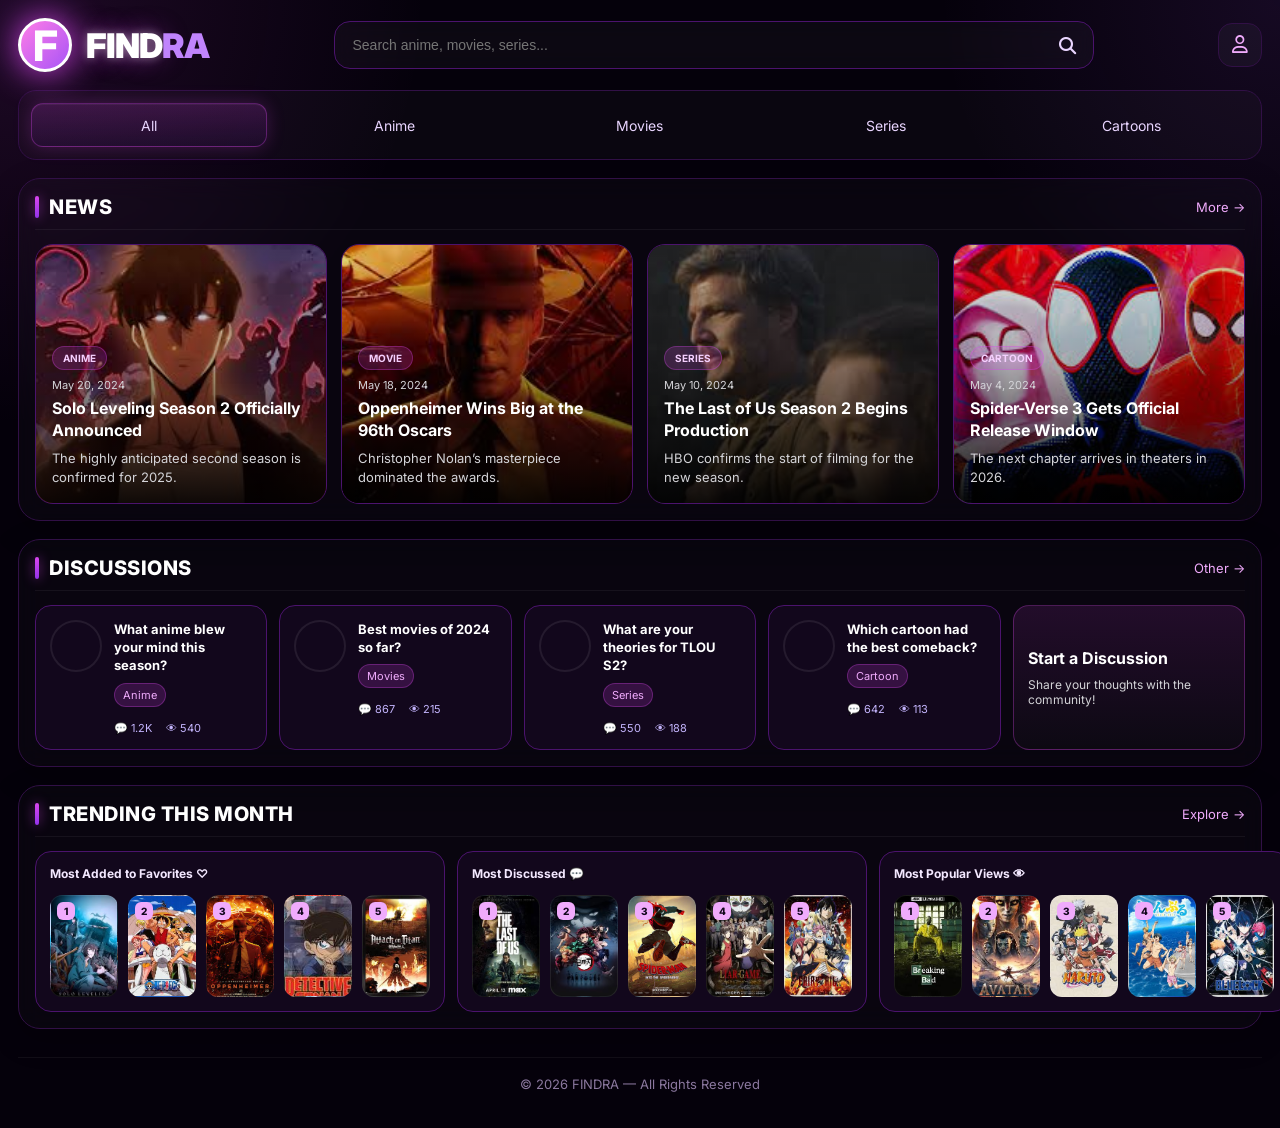
==== index.html @ 49546e3c "Update index.html" ====
<!DOCTYPE html>
<html lang="en">
<head>
<meta charset="UTF-8">
<meta name="viewport" content="width=device-width, initial-scale=1.0">
<title>FINDRA</title>
<link href="https://fonts.googleapis.com/css2?family=Inter:wght@300;400;500;600;700;800&display=swap" rel="stylesheet">
<link rel="stylesheet" href="https://cdnjs.cloudflare.com/ajax/libs/font-awesome/6.5.2/css/all.min.css">

<style>

*{
margin:0;
padding:0;
box-sizing:border-box;
}

body{
font-family:'Inter',sans-serif;
background:
radial-gradient(circle at top left, rgba(217,70,239,.12), transparent 25%),
radial-gradient(circle at top right, rgba(168,85,247,.10), transparent 20%),
#05010b;
color:white;
padding:18px;
}

.container{
max-width:1380px;
margin:auto;
}

/* HEADER */

header{
display:flex;
align-items:center;
justify-content:space-between;
gap:20px;
margin-bottom:18px;
}

.left-header{
display:flex;
align-items:center;
gap:14px;
cursor:pointer;
}

.logo-circle{
width:54px;
height:54px;
border-radius:50%;
background:linear-gradient(135deg,#ff7de7,#a855f7);
display:flex;
align-items:center;
justify-content:center;
font-size:42px;
font-weight:800;
color:white;
box-shadow:0 0 35px #d946ef;
border:3px solid white;
}
.logo-title{
font-size:34px;
font-weight:900;
letter-spacing:-1px;
}

.find{
color:white;
text-shadow:
0 0 10px rgba(255,255,255,.4),
0 0 25px rgba(217,70,239,.5);
}

.ra{
color:#c084fc;
}

/* SEARCH */

.search-bar{
flex:1;
position:relative;
max-width:760px;
}

.search-bar input{
width:100%;
height:48px;
padding:0 54px 0 18px;
background:rgba(255,255,255,.03);
border:1px solid #4b136d;
border-radius:16px;
color:white;
font-size:14px;
outline:none;
backdrop-filter:blur(10px);
transition:.2s;
}

.search-bar input:focus{
border-color:#d946ef;
box-shadow:0 0 18px rgba(217,70,239,.25);
}

.search-bar i{
position:absolute;
right:18px;
top:50%;
transform:translateY(-50%);
font-size:17px;
color:#e9d5ff;
}

/* HEADER ICONS */

.header-icons{
display:flex;
gap:14px;
}

.header-icons i{
width:44px;
height:44px;
display:flex;
align-items:center;
justify-content:center;
border-radius:14px;
background:rgba(255,255,255,.03);
border:1px solid #311046;
font-size:18px;
color:#f0abfc;
cursor:pointer;
transition:.2s;
}

.header-icons i:hover{
transform:translateY(-2px);
border-color:#d946ef;
box-shadow:0 0 18px rgba(217,70,239,.25);
}

/* CATEGORIES */

.categories{
display:grid;
grid-template-columns:repeat(5,1fr);
gap:10px;
background:rgba(255,255,255,.02);
border:1px solid #311046;
border-radius:18px;
padding:12px;
}

.category{
display:flex;
align-items:center;
justify-content:center;
gap:8px;
height:44px;
font-size:14px;
cursor:pointer;
color:#e9d5ff;
border-radius:12px;
transition:.22s;

background:transparent;
border:1px solid transparent;
}

.category:hover{
transform:translateY(-2px);

background:
linear-gradient(
180deg,
rgba(217,70,239,.15),
rgba(147,51,234,.08)
);

border:1px solid rgba(217,70,239,.28);

box-shadow:
0 0 16px rgba(217,70,239,.18),
inset 0 1px 0 rgba(255,255,255,.05);
}
.category.active{
background:
linear-gradient(
180deg,
rgba(217,70,239,.18),
rgba(147,51,234,.08)
);

border:1px solid rgba(217,70,239,.32);

box-shadow:
0 0 18px rgba(217,70,239,.22),
inset 0 1px 0 rgba(255,255,255,.05);
}

/* NEWS */

.news-card{
position:relative;
height:260px;
overflow:hidden;
border-radius:18px;
border:1px solid #4b136d;
background:#12071c;
}

.news-image{
position:absolute;
inset:0;
background-size:cover;
background-position:center;
transform:scale(1.05);
}

.news-overlay{
position:absolute;
inset:0;
background:
linear-gradient(
180deg,
rgba(0,0,0,.1) 0%,
rgba(0,0,0,.3) 45%,
rgba(0,0,0,.92) 100%
);
}

.news-content{
position:absolute;
left:0;
right:0;
bottom:0;
z-index:2;
padding:16px;
}

.news-content h3{
font-size:16px;
line-height:1.35;
margin-bottom:8px;
}

.news-content p{
font-size:13px;
color:#d4d4d8;
line-height:1.45;
}

/* DISCUSSIONS */

.discussion-top{
display:flex;
align-items:flex-start;
gap:12px;
}

.discussion-category{
display:inline-block;
font-size:11px;
padding:4px 8px;
border-radius:999px;
background:rgba(217,70,239,.18);
border:1px solid rgba(217,70,239,.3);
color:#f0abfc;
margin-bottom:8px;
}

.discussion-stats{
margin-top:6px;
font-size:11px;
display:flex;
gap:14px;
color:#c4b5fd;
}

/* TRENDING */

.poster{
position:relative;
width:68px;
height:102px;
border-radius:12px;
overflow:hidden;
background-size:cover;
background-position:center;
border:1px solid rgba(255,255,255,.08);
}

.poster span{
position:absolute;
top:6px;
left:6px;
width:18px;
height:18px;
border-radius:6px;
background:#f0abfc;
color:#12071c;
display:flex;
align-items:center;
justify-content:center;
font-size:10px;
font-weight:800;
}

/* FOOTER */

.footer{
margin-top:28px;
padding:18px 10px;
text-align:center;
font-size:13px;
color:#8b789f;
border-top:1px solid rgba(255,255,255,.05);
}

/* SECTIONS */

.section{
background:rgba(255,255,255,.02);
border:1px solid #311046;
border-radius:22px;
padding:16px;
margin-top:18px;
backdrop-filter:blur(14px);
box-shadow:0 10px 30px rgba(0,0,0,.25);
}

.section-header{
display:flex;
justify-content:space-between;
align-items:center;
margin-bottom:14px;
padding-bottom:10px;
border-bottom:1px solid rgba(255,255,255,.05);
}

.section-title{
font-size:20px;
font-weight:800;
position:relative;
padding-left:14px;
letter-spacing:.5px;
}

.section-title::before{
content:'';
position:absolute;
left:0;
top:1px;
width:4px;
height:22px;
border-radius:20px;
background:linear-gradient(180deg,#d946ef,#9333ea);
box-shadow:0 0 12px rgba(217,70,239,.6);
}

.more{
font-size:13px;
color:#f0abfc;
cursor:pointer;
}

/* NEWS GRID */

.news-grid{
display:grid;
grid-template-columns:repeat(4,1fr);
gap:14px;
}

.badge{
font-size:10px;
font-weight:700;
background:rgba(217,70,239,.18);
border:1px solid rgba(217,70,239,.3);
padding:5px 10px;
border-radius:999px;
display:inline-block;
margin-bottom:8px;
color:#f5d0fe;
}

.news-content span{
font-size:11px;
color:#d4d4d8;
display:block;
margin-bottom:6px;
}

/* DISCUSSIONS */

.discussion-row{
display:grid;
grid-template-columns:repeat(5,1fr);
gap:12px;
}

.discussion-card{
background:#12071c;
border-radius:16px;
border:1px solid #4b136d;
padding:14px;
cursor:pointer;
transition:.2s;
}

.discussion-card:hover{
transform:translateY(-3px);
border-color:#d946ef;
}

.avatar{
width:52px;
height:52px;
border-radius:50%;
background:linear-gradient(135deg,#9333ea,#ec4899);
flex-shrink:0;
border:2px solid rgba(255,255,255,.08);
}

.discussion-card h4{
font-size:13px;
margin-bottom:8px;
line-height:1.4;
}

/* START DISCUSSION */

.start-discussion{
display:flex;
flex-direction:column;
justify-content:center;
align-items:flex-start;
background:
linear-gradient(
180deg,
rgba(217,70,239,.12),
rgba(255,255,255,.02)
);
border:1px solid rgba(217,70,239,.3);
}

.start-discussion h4{
font-size:16px;
margin-bottom:8px;
}

.start-discussion p{
font-size:12px;
color:#d4d4d8;
}

/* TRENDING */

.trending-grid{
display:grid;
grid-template-columns:repeat(3,1fr);
gap:12px;
}

.trending-box{
background:#12071c;
border-radius:16px;
border:1px solid #4b136d;
padding:14px;
}

.trending-box h3{
font-size:12px;
margin-bottom:14px;
color:#f3e8ff;
}

.poster-row{
display:flex;
gap:10px;
}
/* RESPONSIVE */

@media(max-width:1100px){

.news-grid{
grid-template-columns:repeat(2,1fr);
}

.discussion-row{
grid-template-columns:repeat(2,1fr);
}

.trending-grid{
grid-template-columns:1fr;
}

}

@media(max-width:700px){

header{
flex-wrap:wrap;
}


.categories{
grid-template-columns:repeat(2,1fr);
}

.news-grid,
.discussion-row,
.trending-grid{
grid-template-columns:1fr;
}

.logo-title{
font-size:28px;
}

}
.search-results{
position:absolute;
top:54px;
left:0;
width:100%;
background:#0b0612;
border:1px solid #3f145e;
border-radius:18px;
overflow:hidden;
display:none;
z-index:1000;
box-shadow:0 0 30px rgba(217,70,239,0.25);
}

.search-item{
display:flex;
align-items:center;
gap:14px;
padding:12px;
cursor:pointer;
transition:0.3s;
border-bottom:1px solid #241031;
}

.search-item:hover{
background:#1a0d26;
}
.search-item img{
width:52px;
height:74px;
object-fit:cover;
border-radius:10px;
}

.search-info h4{
font-size:14px;
margin-bottom:6px;
}

.search-info p{
font-size:12px;
color:#c4b5fd;
}

</style>
</head>

<body>

<div class="container">

<header>
<div class="left-header" id="homeBtn">
<div class="logo-circle">F</div>
<div class="logo-title"><span class="find">FIND</span><span class="ra">RA</span></div>
</div>

<div class="search-bar">
<input id="searchInput" type="text" placeholder="Search anime, movies, series...">
<i class="fa-solid fa-magnifying-glass"></i>

<div class="search-results" id="searchResults"></div>
</div>



<div class="header-icons">
<i class="fa-regular fa-user" id="profileBtn"></i>
</div>
</header>

<div class="categories">

<div class="category active" onclick="filterCategory('all', this)">
All
</div>

<div class="category" onclick="filterCategory('anime', this)">
Anime
</div>

<div class="category" onclick="filterCategory('movie', this)">
Movies
</div>

<div class="category" onclick="filterCategory('series', this)">
Series
</div>

<div class="category" onclick="filterCategory('cartoon', this)">
Cartoons
</div>

</div>
<!-- NEWS -->
<section class="section">
<div class="section-header">
<div class="section-title">NEWS</div>
<div class="more" onclick="openMore()">More →</div>
</div>

<div class="news-grid" id="newsGrid">

<div class="news-card anime" onclick="openNews('solo-leveling-season2')">
<div class="news-image" style="background-image:url('sololeveling.jpg')"></div>

<div class="news-overlay"></div>

<div class="news-content">
<div class="badge">ANIME</div>
<span>May 20, 2024</span>
<h3>Solo Leveling Season 2 Officially Announced</h3>
<p>The highly anticipated second season is confirmed for 2025.</p>
</div>
</div>

<div class="news-card movie" onclick="openNews('oppenheimer-oscars')">
<div class="news-image" style="background-image:url('oppenheimer.jpg')"></div>

<div class="news-overlay"></div>

<div class="news-content">
<div class="badge">MOVIE</div>
<span>May 18, 2024</span>
<h3>Oppenheimer Wins Big at the 96th Oscars</h3>
<p>Christopher Nolan’s masterpiece dominated the awards.</p>
</div>
</div>

<div class="news-card series" onclick="openNews('last-of-us-season2')">
<div class="news-image" style="background-image:url('thelastofus.jpg')"></div>

<div class="news-overlay"></div>

<div class="news-content">
<div class="badge">SERIES</div>
<span>May 10, 2024</span>
<h3>The Last of Us Season 2 Begins Production</h3>
<p>HBO confirms the start of filming for the new season.</p>
</div>
</div>

<div class="news-card cartoon" onclick="openNews('spiderverse-release')">
<div class="news-image" style="background-image:url('spiderverse.jpg')"></div>

<div class="news-overlay"></div>

<div class="news-content">
<div class="badge">CARTOON</div>
<span>May 4, 2024</span>
<h3>Spider-Verse 3 Gets Official Release Window</h3>
<p>The next chapter arrives in theaters in 2026.</p>
</div>
</div>

</div>
</section>


<!-- DISCUSSIONS -->
<section class="section">
<div class="section-header">
<div class="section-title">DISCUSSIONS</div>
<div class="more" onclick="openOther()">Other →</div>
</div>

<div class="discussion-row">

<div class="discussion-card" onclick="openDiscussion('anime-discussion')">
<div class="discussion-top">
<div class="avatar" style="background-image:url('https://i.pravatar.cc/100?img=32');background-size:cover"></div>

<div>
<h4>What anime blew your mind this season?</h4>
<div class="discussion-category">Anime</div>

<div class="discussion-stats">
<span>💬 1.2K</span>
<span>👁 540</span>
</div>
</div>
</div>
</div>

<div class="discussion-card" onclick="openDiscussion('movies-discussion')">
<div class="discussion-top">
<div class="avatar" style="background-image:url('https://i.pravatar.cc/100?img=12');background-size:cover"></div>

<div>
<h4>Best movies of 2024 so far?</h4>
<div class="discussion-category">Movies</div>

<div class="discussion-stats">
<span>💬 867</span>
<span>👁 215</span>
</div>
</div>
</div>
</div>

<div class="discussion-card" onclick="openDiscussion('series-discussion')">
<div class="discussion-top">
<div class="avatar" style="background-image:url('https://i.pravatar.cc/100?img=22');background-size:cover"></div>

<div>
<h4>What are your theories for TLOU S2?</h4>
<div class="discussion-category">Series</div>

<div class="discussion-stats">
<span>💬 550</span>
<span>👁 188</span>
</div>
</div>
</div>
</div>

<div class="discussion-card" onclick="openDiscussion('cartoon-discussion')">
<div class="discussion-top">
<div class="avatar" style="background-image:url('https://i.pravatar.cc/100?img=5');background-size:cover"></div>

<div>
<h4>Which cartoon had the best comeback?</h4>
<div class="discussion-category">Cartoon</div>

<div class="discussion-stats">
<span>💬 642</span>
<span>👁 113</span>
</div>
</div>
</div>
</div>

<div class="discussion-card start-discussion" onclick="startDiscussion()">
<h4>Start a Discussion</h4>
<p>Share your thoughts with the community!</p>
</div>

</div>
</section>


<!-- TRENDING -->
<section class="section">
<div class="section-header">
<div class="section-title">TRENDING THIS MONTH</div>
<div class="more" onclick="openExplore()">Explore →</div>
</div>

<div class="trending-grid">

<div class="trending-box">
<h3>Most Added to Favorites ♡</h3>

<div class="poster-row">
<div class="poster" style="background-image:url('sololeveling poster.jpg')"><span>1</span></div>

<div class="poster" style="background-image:url('onepeace poster.jpg')"><span>2</span></div>

<div class="poster" style="background-image:url('oppenheimer poster.jpg')"><span>3</span></div>

<div class="poster" style="background-image:url('detectiveconan poster.jpg')"><span>4</span></div>

<div class="poster" style="background-image:url('attackontitan poster.jpg')"><span>5</span></div>
</div>
</div>


<div class="trending-box">
<h3>Most Discussed 💬</h3>

<div class="poster-row">
<div class="poster" style="background-image:url('thelastofus poster.jpg')"><span>1</span></div>

<div class="poster" style="background-image:url('demonslayer poster.jpg')"><span>2</span></div>

<div class="poster" style="background-image:url('spiderverse poster.jpg')"><span>3</span></div>

<div class="poster" style="background-image:url('liargame poster.jpg')"><span>4</span></div>

<div class="poster" style="background-image:url('fairytail poster.jpg')"><span>5</span></div>
</div>
</div>


<div class="trending-box">
<h3>Most Popular Views 👁</h3>

<div class="poster-row">
<div class="poster" style="background-image:url('breakingbad poster.jpg')"><span>1</span></div>

<div class="poster" style="background-image:url('avatar 3 poster.jpg')"><span>2</span></div>

<div class="poster" style="background-image:url('naruto poster.jpg')"><span>3</span></div>

<div class="poster" style="background-image:url('grandblue poster.jpg')"><span>4</span></div>

<div class="poster" style="background-image:url('bluelock poster.jpg')"><span>5</span></div>
</div>
</section>


</div>
<div class="footer">
© 2026 FINDRA — All Rights Reserved
</div>

<script>



// PROFILE PAGE
document.getElementById('profileBtn').addEventListener('click',()=>{

const user =
localStorage.getItem('findraUser');

if(user){
window.location.href='profile.html';
}else{
window.location.href='login.html';
}

});

// HOME CLICK
document.getElementById('homeBtn').addEventListener('click',()=>{
window.location.href = 'index.html';
});

// OPEN NEWS / DISCUSSION FUNCTION
function openPage(page){
window.location.href = page + '.html';
}

function openNews(news){
window.location.href='news-details.html?news='+news;
}



function openExplore(){
window.location.href='trending.html';
}

function openMore(){
window.location.href='news.html';
}

function openOther(){
window.location.href='discussions.html';
}

function startDiscussion(){
window.location.href='create-discussion.html';
}

function filterCategory(category, element){

const cards = document.querySelectorAll('.news-card');

cards.forEach(card=>{

if(category === 'all'){
card.style.display = 'block';
}
else if(card.classList.contains(category)){
card.style.display = 'block';
}
else{
card.style.display = 'none';
}

});

/* ACTIVE BUTTON */

document.querySelectorAll('.category').forEach(btn=>{
btn.classList.remove('active');
});

element.classList.add('active');

}
</script>
<script>
const titles=[
{
name:'Solo Leveling',
category:'Anime',
image:'sololeveling poster.jpg',
page:'solo-leveling'
},
{
name:'One-Piece',
category:'Anime',
image:'onepeace poster.jpg',
page:'one piece'
},
{
name:'Oppenheimer',
category:'Movie',
image:'oppenheimer poster.jpg',
page:'oppenheimer'
},
{
name:'Breaking Bad',
category:'Series',
image:'breaking bad poster.jpg',
page:'breaking-bad'
},
{
name:'Spider-Verse',
category:'Movie',
image:'spiderverse.jpg',
page:'spider-verse'
},
{
name:'Naruto',
category:'Anime',
image:'naruto poster.jpg',
page:'naruto'
},
{
name:'Avatar 3',
category:'Movie',
image:'avatar 3 poster.jpg',
page:'avatar-3'
},
{
name:'The Last of Us',
category:'Series',
image:'thelastofus poster.jpg',
page:'the-last-of-us'
},
{
name:'Detective Conan',
category:'Anime',
image:'detectiveconan poster.jpg',
page:'detective-conan'
},
{
name:'Attack on Titan',
category:'Anime',
image:'attackontitan poster.jpg',
page:'attack-on-titan'
},
{
name:'Fairy Tail',
category:'Anime',
image:'fairytail poster.jpg',
page:'fairy-tail'
},
{
name:'Grand Blue',
category:'Anime',
image:'grandblue poster.jpg',
page:'grand-blue'
},
{
name:'Blue Lock',
category:'Anime',
image:'bluelock poster.jpg',
page:'blue-lock'
},
{
name:'Liar Game',
category:'Anime',
image:'liargame poster.jpg',
page:'liar-game'
}
];

const input=document.querySelector('.search-bar input');
const results=document.getElementById('searchResults');

input.addEventListener('input',()=>{
const value=input.value.toLowerCase().trim();

if(value===''){
results.style.display='none';
return;
}
const filtered=titles.filter(title=>
title.name.toLowerCase().includes(value)
);

if(filtered.length===0){
results.innerHTML=`
<div class="search-item">
<div class="search-info">
<h4>Nothing found</h4>
<p>Try another title</p>
</div>
</div>
`;
results.style.display='block';
return;
}

results.innerHTML='';

filtered.forEach(title=>{
results.innerHTML+=`
<div class="search-item" onclick="openTitle('${title.page}')">
<img src="${title.image}">
<div class="search-info">
<h4>${title.name}</h4>
<p>${title.category}</p>
</div>
</div>
`;
});
results.style.display='block';
});

function openTitle(page){
window.location.href='title.html?name='+page;
}

window.addEventListener('click',(e)=>{
if(!e.target.closest('.search-bar') && !e.target.closest('.search-results')){
results.style.display='none';
}
});
</script>

</body>
</html>
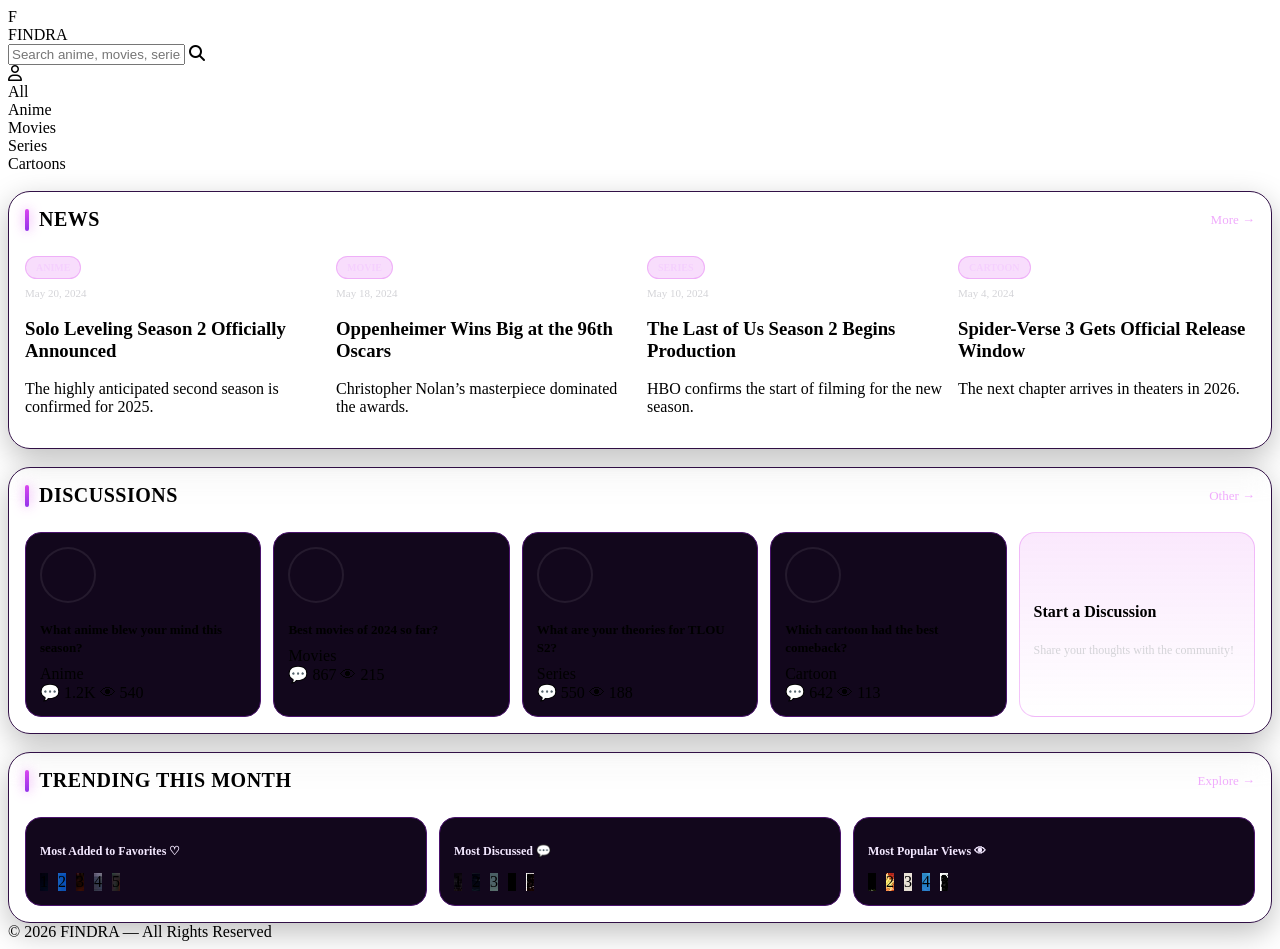
==== commit af1f9528: "Update index.html" ====
--- a/index.html
+++ b/index.html
@@ -9,306 +9,14 @@
 
 <style>
 
-*{
-margin:0;
-padding:0;
-box-sizing:border-box;
-}
-
-body{
-font-family:'Inter',sans-serif;
-background:
-radial-gradient(circle at top left, rgba(217,70,239,.12), transparent 25%),
-radial-gradient(circle at top right, rgba(168,85,247,.10), transparent 20%),
-#05010b;
-color:white;
-padding:18px;
-}
-
-.container{
-max-width:1380px;
-margin:auto;
-}
-
-/* HEADER */
-
-header{
-display:flex;
-align-items:center;
-justify-content:space-between;
-gap:20px;
-margin-bottom:18px;
-}
-
-.left-header{
-display:flex;
-align-items:center;
-gap:14px;
-cursor:pointer;
-}
-
-.logo-circle{
-width:54px;
-height:54px;
-border-radius:50%;
-background:linear-gradient(135deg,#ff7de7,#a855f7);
-display:flex;
-align-items:center;
-justify-content:center;
-font-size:42px;
-font-weight:800;
-color:white;
-box-shadow:0 0 35px #d946ef;
-border:3px solid white;
-}
-.logo-title{
-font-size:34px;
-font-weight:900;
-letter-spacing:-1px;
-}
-
-.find{
-color:white;
-text-shadow:
-0 0 10px rgba(255,255,255,.4),
-0 0 25px rgba(217,70,239,.5);
-}
-
-.ra{
-color:#c084fc;
-}
-
-/* SEARCH */
-
-.search-bar{
-flex:1;
-position:relative;
-max-width:760px;
-}
-
-.search-bar input{
-width:100%;
-height:48px;
-padding:0 54px 0 18px;
-background:rgba(255,255,255,.03);
-border:1px solid #4b136d;
-border-radius:16px;
-color:white;
-font-size:14px;
-outline:none;
-backdrop-filter:blur(10px);
-transition:.2s;
-}
-
-.search-bar input:focus{
-border-color:#d946ef;
-box-shadow:0 0 18px rgba(217,70,239,.25);
-}
-
-.search-bar i{
-position:absolute;
-right:18px;
-top:50%;
-transform:translateY(-50%);
-font-size:17px;
-color:#e9d5ff;
-}
-
-/* HEADER ICONS */
-
-.header-icons{
-display:flex;
-gap:14px;
-}
-
-.header-icons i{
-width:44px;
-height:44px;
-display:flex;
-align-items:center;
-justify-content:center;
-border-radius:14px;
-background:rgba(255,255,255,.03);
-border:1px solid #311046;
-font-size:18px;
-color:#f0abfc;
-cursor:pointer;
-transition:.2s;
-}
-
-.header-icons i:hover{
-transform:translateY(-2px);
-border-color:#d946ef;
-box-shadow:0 0 18px rgba(217,70,239,.25);
-}
-
-/* CATEGORIES */
-
-.categories{
-display:grid;
-grid-template-columns:repeat(5,1fr);
-gap:10px;
-background:rgba(255,255,255,.02);
-border:1px solid #311046;
-border-radius:18px;
-padding:12px;
-}
-
-.category{
-display:flex;
-align-items:center;
-justify-content:center;
-gap:8px;
-height:44px;
-font-size:14px;
-cursor:pointer;
-color:#e9d5ff;
-border-radius:12px;
-transition:.22s;
-
-background:transparent;
-border:1px solid transparent;
-}
-
-.category:hover{
-transform:translateY(-2px);
-
-background:
-linear-gradient(
-180deg,
-rgba(217,70,239,.15),
-rgba(147,51,234,.08)
-);
-
-border:1px solid rgba(217,70,239,.28);
-
-box-shadow:
-0 0 16px rgba(217,70,239,.18),
-inset 0 1px 0 rgba(255,255,255,.05);
-}
-.category.active{
-background:
-linear-gradient(
-180deg,
-rgba(217,70,239,.18),
-rgba(147,51,234,.08)
-);
-
-border:1px solid rgba(217,70,239,.32);
-
-box-shadow:
-0 0 18px rgba(217,70,239,.22),
-inset 0 1px 0 rgba(255,255,255,.05);
-}
-
-/* NEWS */
-
-.news-card{
-position:relative;
-height:260px;
-overflow:hidden;
-border-radius:18px;
-border:1px solid #4b136d;
-background:#12071c;
-}
-
-.news-image{
-position:absolute;
-inset:0;
-background-size:cover;
-background-position:center;
-transform:scale(1.05);
-}
-
-.news-overlay{
-position:absolute;
-inset:0;
-background:
-linear-gradient(
-180deg,
-rgba(0,0,0,.1) 0%,
-rgba(0,0,0,.3) 45%,
-rgba(0,0,0,.92) 100%
-);
-}
-
-.news-content{
-position:absolute;
-left:0;
-right:0;
-bottom:0;
-z-index:2;
-padding:16px;
-}
-
-.news-content h3{
-font-size:16px;
-line-height:1.35;
-margin-bottom:8px;
-}
-
-.news-content p{
-font-size:13px;
-color:#d4d4d8;
-line-height:1.45;
-}
-
-/* DISCUSSIONS */
-
-.discussion-top{
-display:flex;
-align-items:flex-start;
-gap:12px;
-}
-
-.discussion-category{
-display:inline-block;
-font-size:11px;
-padding:4px 8px;
-border-radius:999px;
-background:rgba(217,70,239,.18);
-border:1px solid rgba(217,70,239,.3);
-color:#f0abfc;
-margin-bottom:8px;
-}
-
-.discussion-stats{
-margin-top:6px;
-font-size:11px;
-display:flex;
-gap:14px;
-color:#c4b5fd;
-}
-
-/* TRENDING */
-
-.poster{
-position:relative;
-width:68px;
-height:102px;
-border-radius:12px;
-overflow:hidden;
-background-size:cover;
-background-position:center;
-border:1px solid rgba(255,255,255,.08);
-}
-
-.poster span{
-position:absolute;
-top:6px;
-left:6px;
-width:18px;
-height:18px;
-border-radius:6px;
-background:#f0abfc;
-color:#12071c;
-display:flex;
-align-items:center;
-justify-content:center;
-font-size:10px;
-font-weight:800;
-}
-
+<link rel="stylesheet" href="css/style.css">
+<link rel="stylesheet" href="css/header.css">
+<link rel="stylesheet" href="css/DISCUSSION.css">
+<link rel="stylesheet" href="css/NEWS.css">
+<link rel="stylesheet" href="css/search.css">
+<link rel="stylesheet" href="css/CATEGORIES.css">
+<link rel="stylesheet" href="css/TRENDING.css">
+<link rel="stylesheet" href="css/HEADER ICONS.css">
 /* FOOTER */
 
 .footer{
@@ -690,7 +398,7 @@
 
 <div class="discussion-row">
 
-<div class="discussion-card" onclick="openDiscussion('anime-discussion')">
+<div class="discussion-card" onclick="openPagen('anime-discussion')">
 <div class="discussion-top">
 <div class="avatar" style="background-image:url('https://i.pravatar.cc/100?img=32');background-size:cover"></div>
 
@@ -706,7 +414,7 @@
 </div>
 </div>
 
-<div class="discussion-card" onclick="openDiscussion('movies-discussion')">
+<div class="discussion-card" onclick="openPage('movies-discussion')">
 <div class="discussion-top">
 <div class="avatar" style="background-image:url('https://i.pravatar.cc/100?img=12');background-size:cover"></div>
 
@@ -722,7 +430,7 @@
 </div>
 </div>
 
-<div class="discussion-card" onclick="openDiscussion('series-discussion')">
+<div class="discussion-card" onclick="openPage('series-discussion')">
 <div class="discussion-top">
 <div class="avatar" style="background-image:url('https://i.pravatar.cc/100?img=22');background-size:cover"></div>
 
@@ -738,7 +446,7 @@
 </div>
 </div>
 
-<div class="discussion-card" onclick="openDiscussion('cartoon-discussion')">
+<div class="discussion-card" onclick="openPage('cartoon-discussion')">
 <div class="discussion-top">
 <div class="avatar" style="background-image:url('https://i.pravatar.cc/100?img=5');background-size:cover"></div>
 
@@ -855,6 +563,7 @@
 function openPage(page){
 window.location.href = page + '.html';
 }
+
 
 function openNews(news){
 window.location.href='news-details.html?news='+news;
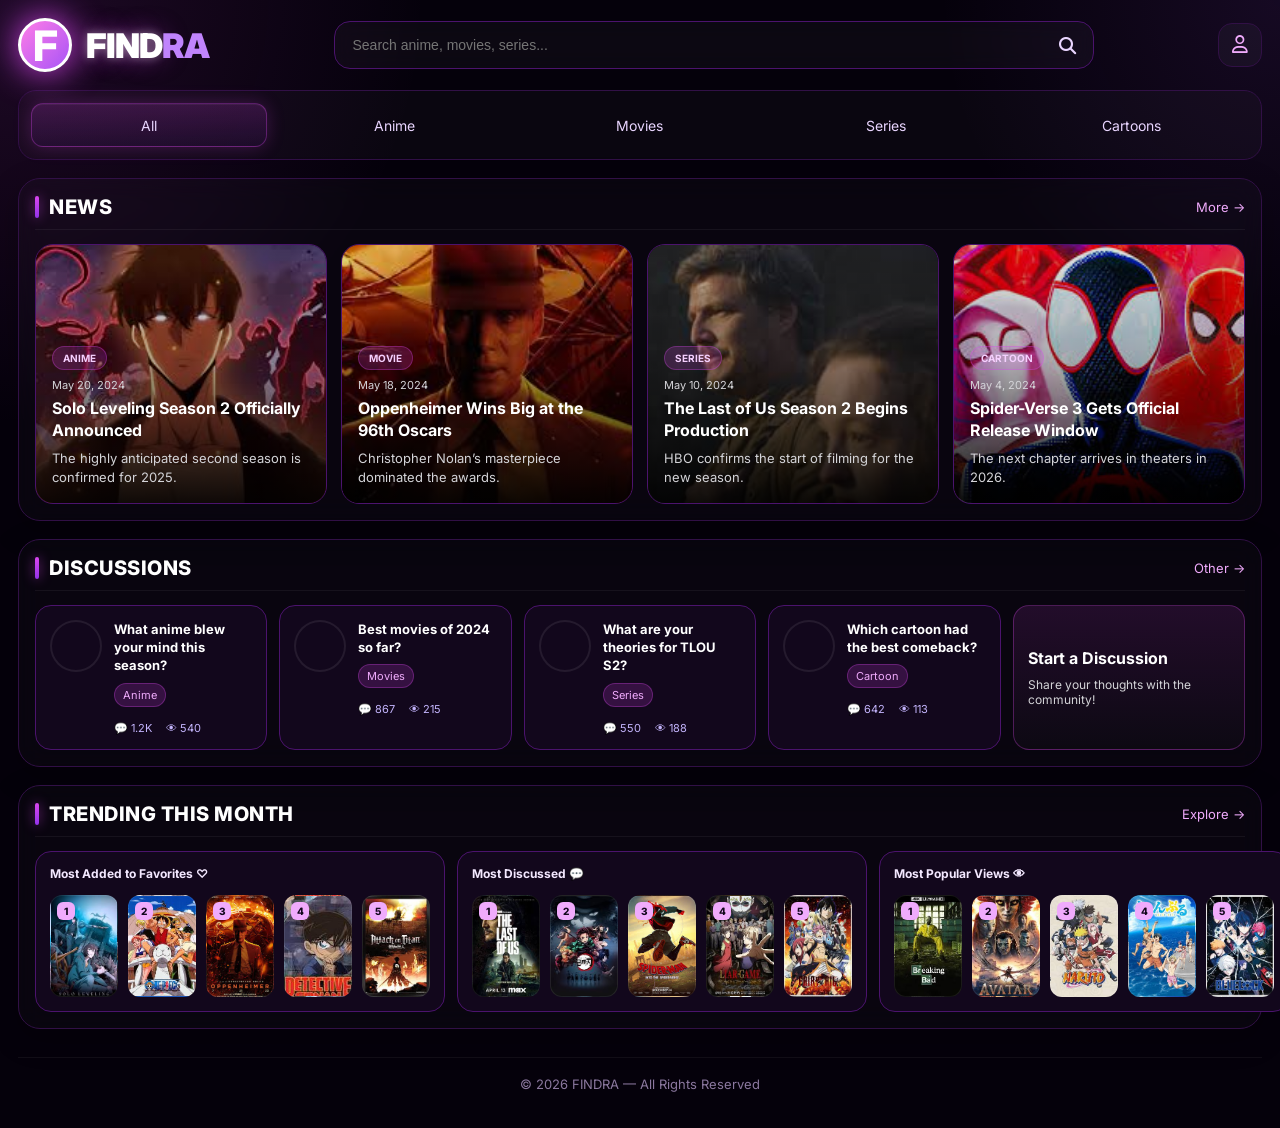
==== commit 85e515d8: "Update index.html" ====
--- a/index.html
+++ b/index.html
@@ -6,275 +6,8 @@
 <title>FINDRA</title>
 <link href="https://fonts.googleapis.com/css2?family=Inter:wght@300;400;500;600;700;800&display=swap" rel="stylesheet">
 <link rel="stylesheet" href="https://cdnjs.cloudflare.com/ajax/libs/font-awesome/6.5.2/css/all.min.css">
-
-<style>
-
-<link rel="stylesheet" href="css/style.css">
-<link rel="stylesheet" href="css/header.css">
-<link rel="stylesheet" href="css/DISCUSSION.css">
-<link rel="stylesheet" href="css/NEWS.css">
-<link rel="stylesheet" href="css/search.css">
-<link rel="stylesheet" href="css/CATEGORIES.css">
-<link rel="stylesheet" href="css/TRENDING.css">
-<link rel="stylesheet" href="css/HEADER ICONS.css">
-/* FOOTER */
-
-.footer{
-margin-top:28px;
-padding:18px 10px;
-text-align:center;
-font-size:13px;
-color:#8b789f;
-border-top:1px solid rgba(255,255,255,.05);
-}
-
-/* SECTIONS */
-
-.section{
-background:rgba(255,255,255,.02);
-border:1px solid #311046;
-border-radius:22px;
-padding:16px;
-margin-top:18px;
-backdrop-filter:blur(14px);
-box-shadow:0 10px 30px rgba(0,0,0,.25);
-}
-
-.section-header{
-display:flex;
-justify-content:space-between;
-align-items:center;
-margin-bottom:14px;
-padding-bottom:10px;
-border-bottom:1px solid rgba(255,255,255,.05);
-}
-
-.section-title{
-font-size:20px;
-font-weight:800;
-position:relative;
-padding-left:14px;
-letter-spacing:.5px;
-}
-
-.section-title::before{
-content:'';
-position:absolute;
-left:0;
-top:1px;
-width:4px;
-height:22px;
-border-radius:20px;
-background:linear-gradient(180deg,#d946ef,#9333ea);
-box-shadow:0 0 12px rgba(217,70,239,.6);
-}
-
-.more{
-font-size:13px;
-color:#f0abfc;
-cursor:pointer;
-}
-
-/* NEWS GRID */
-
-.news-grid{
-display:grid;
-grid-template-columns:repeat(4,1fr);
-gap:14px;
-}
-
-.badge{
-font-size:10px;
-font-weight:700;
-background:rgba(217,70,239,.18);
-border:1px solid rgba(217,70,239,.3);
-padding:5px 10px;
-border-radius:999px;
-display:inline-block;
-margin-bottom:8px;
-color:#f5d0fe;
-}
-
-.news-content span{
-font-size:11px;
-color:#d4d4d8;
-display:block;
-margin-bottom:6px;
-}
-
-/* DISCUSSIONS */
-
-.discussion-row{
-display:grid;
-grid-template-columns:repeat(5,1fr);
-gap:12px;
-}
-
-.discussion-card{
-background:#12071c;
-border-radius:16px;
-border:1px solid #4b136d;
-padding:14px;
-cursor:pointer;
-transition:.2s;
-}
-
-.discussion-card:hover{
-transform:translateY(-3px);
-border-color:#d946ef;
-}
-
-.avatar{
-width:52px;
-height:52px;
-border-radius:50%;
-background:linear-gradient(135deg,#9333ea,#ec4899);
-flex-shrink:0;
-border:2px solid rgba(255,255,255,.08);
-}
-
-.discussion-card h4{
-font-size:13px;
-margin-bottom:8px;
-line-height:1.4;
-}
-
-/* START DISCUSSION */
-
-.start-discussion{
-display:flex;
-flex-direction:column;
-justify-content:center;
-align-items:flex-start;
-background:
-linear-gradient(
-180deg,
-rgba(217,70,239,.12),
-rgba(255,255,255,.02)
-);
-border:1px solid rgba(217,70,239,.3);
-}
-
-.start-discussion h4{
-font-size:16px;
-margin-bottom:8px;
-}
-
-.start-discussion p{
-font-size:12px;
-color:#d4d4d8;
-}
-
-/* TRENDING */
-
-.trending-grid{
-display:grid;
-grid-template-columns:repeat(3,1fr);
-gap:12px;
-}
-
-.trending-box{
-background:#12071c;
-border-radius:16px;
-border:1px solid #4b136d;
-padding:14px;
-}
-
-.trending-box h3{
-font-size:12px;
-margin-bottom:14px;
-color:#f3e8ff;
-}
-
-.poster-row{
-display:flex;
-gap:10px;
-}
-/* RESPONSIVE */
-
-@media(max-width:1100px){
-
-.news-grid{
-grid-template-columns:repeat(2,1fr);
-}
-
-.discussion-row{
-grid-template-columns:repeat(2,1fr);
-}
-
-.trending-grid{
-grid-template-columns:1fr;
-}
-
-}
-
-@media(max-width:700px){
-
-header{
-flex-wrap:wrap;
-}
-
-
-.categories{
-grid-template-columns:repeat(2,1fr);
-}
-
-.news-grid,
-.discussion-row,
-.trending-grid{
-grid-template-columns:1fr;
-}
-
-.logo-title{
-font-size:28px;
-}
-
-}
-.search-results{
-position:absolute;
-top:54px;
-left:0;
-width:100%;
-background:#0b0612;
-border:1px solid #3f145e;
-border-radius:18px;
-overflow:hidden;
-display:none;
-z-index:1000;
-box-shadow:0 0 30px rgba(217,70,239,0.25);
-}
-
-.search-item{
-display:flex;
-align-items:center;
-gap:14px;
-padding:12px;
-cursor:pointer;
-transition:0.3s;
-border-bottom:1px solid #241031;
-}
-
-.search-item:hover{
-background:#1a0d26;
-}
-.search-item img{
-width:52px;
-height:74px;
-object-fit:cover;
-border-radius:10px;
-}
-
-.search-info h4{
-font-size:14px;
-margin-bottom:6px;
-}
-
-.search-info p{
-font-size:12px;
-color:#c4b5fd;
-}
-
-</style>
+ <link rel="stylesheet" href="index.css">
+
 </head>
 
 <body>
--- a/index.css
+++ b/index.css
@@ -0,0 +1,557 @@
+*{
+margin:0;
+padding:0;
+box-sizing:border-box;
+}
+
+body{
+font-family:'Inter',sans-serif;
+background:
+radial-gradient(circle at top left, rgba(217,70,239,.12), transparent 25%),
+radial-gradient(circle at top right, rgba(168,85,247,.10), transparent 20%),
+#05010b;
+color:white;
+padding:18px;
+}
+
+.container{
+max-width:1380px;
+margin:auto;
+}
+
+/* HEADER */
+
+header{
+display:flex;
+align-items:center;
+justify-content:space-between;
+gap:20px;
+margin-bottom:18px;
+}
+
+.left-header{
+display:flex;
+align-items:center;
+gap:14px;
+cursor:pointer;
+}
+
+.logo-circle{
+width:54px;
+height:54px;
+border-radius:50%;
+background:linear-gradient(135deg,#ff7de7,#a855f7);
+display:flex;
+align-items:center;
+justify-content:center;
+font-size:42px;
+font-weight:800;
+color:white;
+box-shadow:0 0 35px #d946ef;
+border:3px solid white;
+}
+.logo-title{
+font-size:34px;
+font-weight:900;
+letter-spacing:-1px;
+}
+
+.find{
+color:white;
+text-shadow:
+0 0 10px rgba(255,255,255,.4),
+0 0 25px rgba(217,70,239,.5);
+}
+
+.ra{
+color:#c084fc;
+}
+
+/* SEARCH */
+
+.search-bar{
+flex:1;
+position:relative;
+max-width:760px;
+}
+
+.search-bar input{
+width:100%;
+height:48px;
+padding:0 54px 0 18px;
+background:rgba(255,255,255,.03);
+border:1px solid #4b136d;
+border-radius:16px;
+color:white;
+font-size:14px;
+outline:none;
+backdrop-filter:blur(10px);
+transition:.2s;
+}
+
+.search-bar input:focus{
+border-color:#d946ef;
+box-shadow:0 0 18px rgba(217,70,239,.25);
+}
+
+.search-bar i{
+position:absolute;
+right:18px;
+top:50%;
+transform:translateY(-50%);
+font-size:17px;
+color:#e9d5ff;
+}
+
+/* HEADER ICONS */
+
+.header-icons{
+display:flex;
+gap:14px;
+}
+
+.header-icons i{
+width:44px;
+height:44px;
+display:flex;
+align-items:center;
+justify-content:center;
+border-radius:14px;
+background:rgba(255,255,255,.03);
+border:1px solid #311046;
+font-size:18px;
+color:#f0abfc;
+cursor:pointer;
+transition:.2s;
+}
+
+.header-icons i:hover{
+transform:translateY(-2px);
+border-color:#d946ef;
+box-shadow:0 0 18px rgba(217,70,239,.25);
+}
+
+/* CATEGORIES */
+
+.categories{
+display:grid;
+grid-template-columns:repeat(5,1fr);
+gap:10px;
+background:rgba(255,255,255,.02);
+border:1px solid #311046;
+border-radius:18px;
+padding:12px;
+}
+
+.category{
+display:flex;
+align-items:center;
+justify-content:center;
+gap:8px;
+height:44px;
+font-size:14px;
+cursor:pointer;
+color:#e9d5ff;
+border-radius:12px;
+transition:.22s;
+
+background:transparent;
+border:1px solid transparent;
+}
+
+.category:hover{
+transform:translateY(-2px);
+
+background:
+linear-gradient(
+180deg,
+rgba(217,70,239,.15),
+rgba(147,51,234,.08)
+);
+
+border:1px solid rgba(217,70,239,.28);
+
+box-shadow:
+0 0 16px rgba(217,70,239,.18),
+inset 0 1px 0 rgba(255,255,255,.05);
+}
+.category.active{
+background:
+linear-gradient(
+180deg,
+rgba(217,70,239,.18),
+rgba(147,51,234,.08)
+);
+
+border:1px solid rgba(217,70,239,.32);
+
+box-shadow:
+0 0 18px rgba(217,70,239,.22),
+inset 0 1px 0 rgba(255,255,255,.05);
+}
+
+/* NEWS */
+
+.news-card{
+position:relative;
+height:260px;
+overflow:hidden;
+border-radius:18px;
+border:1px solid #4b136d;
+background:#12071c;
+}
+
+.news-image{
+position:absolute;
+inset:0;
+background-size:cover;
+background-position:center;
+transform:scale(1.05);
+}
+
+.news-overlay{
+position:absolute;
+inset:0;
+background:
+linear-gradient(
+180deg,
+rgba(0,0,0,.1) 0%,
+rgba(0,0,0,.3) 45%,
+rgba(0,0,0,.92) 100%
+);
+}
+
+.news-content{
+position:absolute;
+left:0;
+right:0;
+bottom:0;
+z-index:2;
+padding:16px;
+}
+
+.news-content h3{
+font-size:16px;
+line-height:1.35;
+margin-bottom:8px;
+}
+
+.news-content p{
+font-size:13px;
+color:#d4d4d8;
+line-height:1.45;
+}
+
+/* DISCUSSIONS */
+
+.discussion-top{
+display:flex;
+align-items:flex-start;
+gap:12px;
+}
+
+.discussion-category{
+display:inline-block;
+font-size:11px;
+padding:4px 8px;
+border-radius:999px;
+background:rgba(217,70,239,.18);
+border:1px solid rgba(217,70,239,.3);
+color:#f0abfc;
+margin-bottom:8px;
+}
+
+.discussion-stats{
+margin-top:6px;
+font-size:11px;
+display:flex;
+gap:14px;
+color:#c4b5fd;
+}
+
+/* TRENDING */
+
+.poster{
+position:relative;
+width:68px;
+height:102px;
+border-radius:12px;
+overflow:hidden;
+background-size:cover;
+background-position:center;
+border:1px solid rgba(255,255,255,.08);
+}
+
+.poster span{
+position:absolute;
+top:6px;
+left:6px;
+width:18px;
+height:18px;
+border-radius:6px;
+background:#f0abfc;
+color:#12071c;
+display:flex;
+align-items:center;
+justify-content:center;
+font-size:10px;
+font-weight:800;
+}
+
+/* FOOTER */
+
+.footer{
+margin-top:28px;
+padding:18px 10px;
+text-align:center;
+font-size:13px;
+color:#8b789f;
+border-top:1px solid rgba(255,255,255,.05);
+}
+
+/* SECTIONS */
+
+.section{
+background:rgba(255,255,255,.02);
+border:1px solid #311046;
+border-radius:22px;
+padding:16px;
+margin-top:18px;
+backdrop-filter:blur(14px);
+box-shadow:0 10px 30px rgba(0,0,0,.25);
+}
+
+.section-header{
+display:flex;
+justify-content:space-between;
+align-items:center;
+margin-bottom:14px;
+padding-bottom:10px;
+border-bottom:1px solid rgba(255,255,255,.05);
+}
+
+.section-title{
+font-size:20px;
+font-weight:800;
+position:relative;
+padding-left:14px;
+letter-spacing:.5px;
+}
+
+.section-title::before{
+content:'';
+position:absolute;
+left:0;
+top:1px;
+width:4px;
+height:22px;
+border-radius:20px;
+background:linear-gradient(180deg,#d946ef,#9333ea);
+box-shadow:0 0 12px rgba(217,70,239,.6);
+}
+
+.more{
+font-size:13px;
+color:#f0abfc;
+cursor:pointer;
+}
+
+/* NEWS GRID */
+
+.news-grid{
+display:grid;
+grid-template-columns:repeat(4,1fr);
+gap:14px;
+}
+
+.badge{
+font-size:10px;
+font-weight:700;
+background:rgba(217,70,239,.18);
+border:1px solid rgba(217,70,239,.3);
+padding:5px 10px;
+border-radius:999px;
+display:inline-block;
+margin-bottom:8px;
+color:#f5d0fe;
+}
+
+.news-content span{
+font-size:11px;
+color:#d4d4d8;
+display:block;
+margin-bottom:6px;
+}
+
+/* DISCUSSIONS */
+
+.discussion-row{
+display:grid;
+grid-template-columns:repeat(5,1fr);
+gap:12px;
+}
+
+.discussion-card{
+background:#12071c;
+border-radius:16px;
+border:1px solid #4b136d;
+padding:14px;
+cursor:pointer;
+transition:.2s;
+}
+
+.discussion-card:hover{
+transform:translateY(-3px);
+border-color:#d946ef;
+}
+
+.avatar{
+width:52px;
+height:52px;
+border-radius:50%;
+background:linear-gradient(135deg,#9333ea,#ec4899);
+flex-shrink:0;
+border:2px solid rgba(255,255,255,.08);
+}
+
+.discussion-card h4{
+font-size:13px;
+margin-bottom:8px;
+line-height:1.4;
+}
+
+/* START DISCUSSION */
+
+.start-discussion{
+display:flex;
+flex-direction:column;
+justify-content:center;
+align-items:flex-start;
+background:
+linear-gradient(
+180deg,
+rgba(217,70,239,.12),
+rgba(255,255,255,.02)
+);
+border:1px solid rgba(217,70,239,.3);
+}
+
+.start-discussion h4{
+font-size:16px;
+margin-bottom:8px;
+}
+
+.start-discussion p{
+font-size:12px;
+color:#d4d4d8;
+}
+
+/* TRENDING */
+
+.trending-grid{
+display:grid;
+grid-template-columns:repeat(3,1fr);
+gap:12px;
+}
+
+.trending-box{
+background:#12071c;
+border-radius:16px;
+border:1px solid #4b136d;
+padding:14px;
+}
+
+.trending-box h3{
+font-size:12px;
+margin-bottom:14px;
+color:#f3e8ff;
+}
+
+.poster-row{
+display:flex;
+gap:10px;
+}
+/* RESPONSIVE */
+
+@media(max-width:1100px){
+
+.news-grid{
+grid-template-columns:repeat(2,1fr);
+}
+
+.discussion-row{
+grid-template-columns:repeat(2,1fr);
+}
+
+.trending-grid{
+grid-template-columns:1fr;
+}
+
+}
+
+@media(max-width:700px){
+
+header{
+flex-wrap:wrap;
+}
+
+
+.categories{
+grid-template-columns:repeat(2,1fr);
+}
+
+.news-grid,
+.discussion-row,
+.trending-grid{
+grid-template-columns:1fr;
+}
+
+.logo-title{
+font-size:28px;
+}
+
+}
+.search-results{
+position:absolute;
+top:54px;
+left:0;
+width:100%;
+background:#0b0612;
+border:1px solid #3f145e;
+border-radius:18px;
+overflow:hidden;
+display:none;
+z-index:1000;
+box-shadow:0 0 30px rgba(217,70,239,0.25);
+}
+
+.search-item{
+display:flex;
+align-items:center;
+gap:14px;
+padding:12px;
+cursor:pointer;
+transition:0.3s;
+border-bottom:1px solid #241031;
+}
+
+.search-item:hover{
+background:#1a0d26;
+}
+.search-item img{
+width:52px;
+height:74px;
+object-fit:cover;
+border-radius:10px;
+}
+
+.search-info h4{
+font-size:14px;
+margin-bottom:6px;
+}
+
+.search-info p{
+font-size:12px;
+color:#c4b5fd;
+}
+
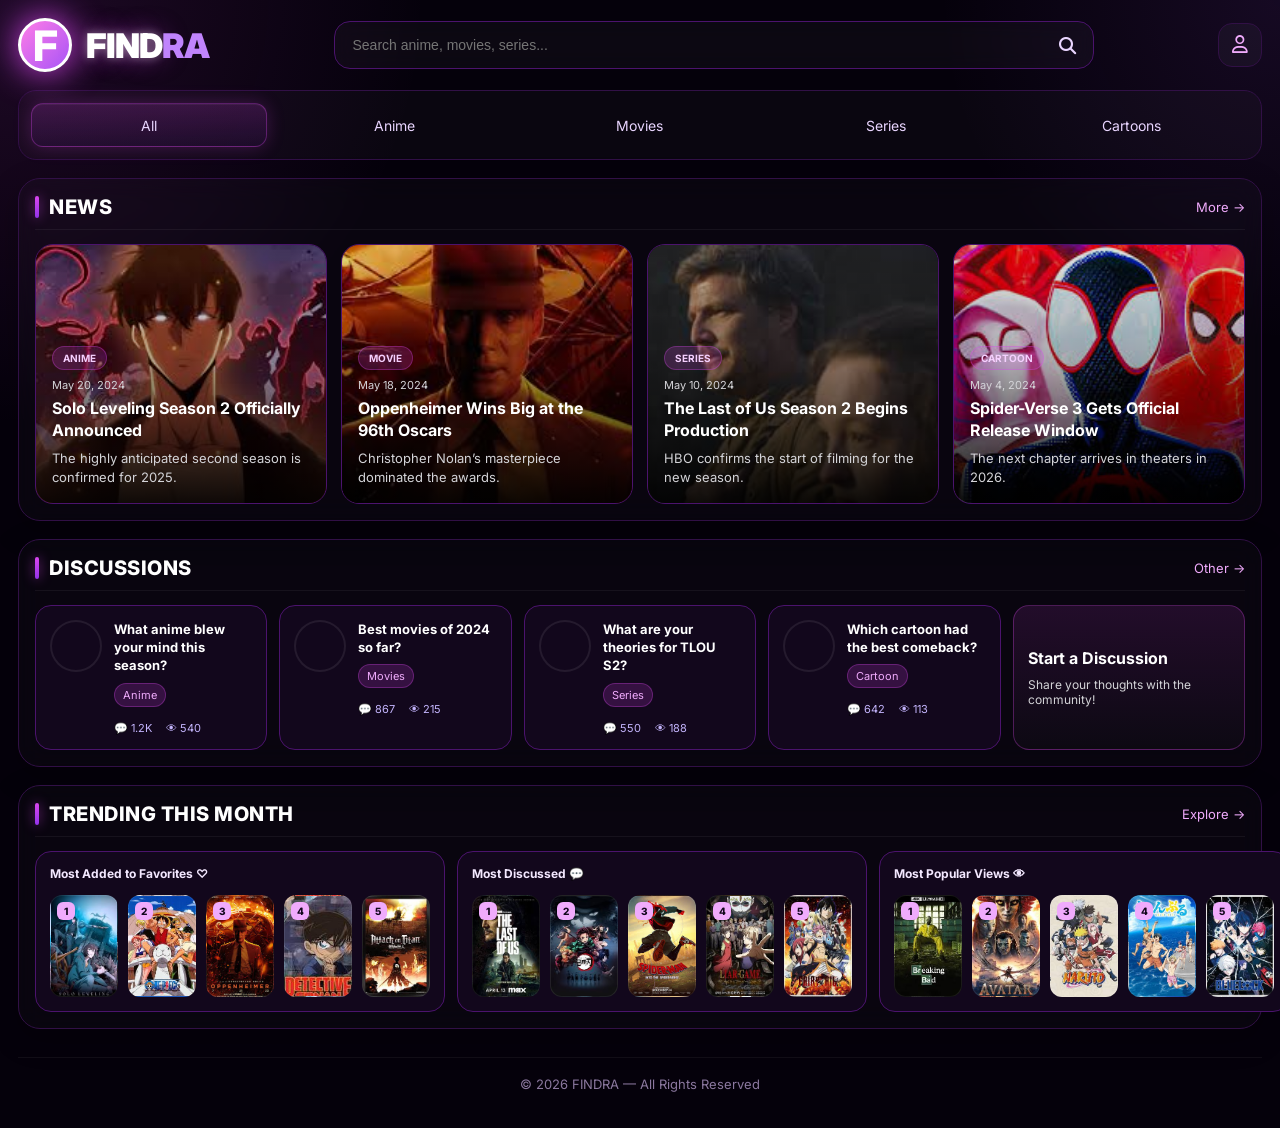
==== commit 6d5fb09a: "Remove unused JavaScript from index.html Removed JavaScript code related to profile and navigation f" ====
--- a/index.html
+++ b/index.html
@@ -268,227 +268,5 @@
 <div class="footer">
 © 2026 FINDRA — All Rights Reserved
 </div>
-
-<script>
-
-
-
-// PROFILE PAGE
-document.getElementById('profileBtn').addEventListener('click',()=>{
-
-const user =
-localStorage.getItem('findraUser');
-
-if(user){
-window.location.href='profile.html';
-}else{
-window.location.href='login.html';
-}
-
-});
-
-// HOME CLICK
-document.getElementById('homeBtn').addEventListener('click',()=>{
-window.location.href = 'index.html';
-});
-
-// OPEN NEWS / DISCUSSION FUNCTION
-function openPage(page){
-window.location.href = page + '.html';
-}
-
-
-function openNews(news){
-window.location.href='news-details.html?news='+news;
-}
-
-
-
-function openExplore(){
-window.location.href='trending.html';
-}
-
-function openMore(){
-window.location.href='news.html';
-}
-
-function openOther(){
-window.location.href='discussions.html';
-}
-
-function startDiscussion(){
-window.location.href='create-discussion.html';
-}
-
-function filterCategory(category, element){
-
-const cards = document.querySelectorAll('.news-card');
-
-cards.forEach(card=>{
-
-if(category === 'all'){
-card.style.display = 'block';
-}
-else if(card.classList.contains(category)){
-card.style.display = 'block';
-}
-else{
-card.style.display = 'none';
-}
-
-});
-
-/* ACTIVE BUTTON */
-
-document.querySelectorAll('.category').forEach(btn=>{
-btn.classList.remove('active');
-});
-
-element.classList.add('active');
-
-}
-</script>
-<script>
-const titles=[
-{
-name:'Solo Leveling',
-category:'Anime',
-image:'sololeveling poster.jpg',
-page:'solo-leveling'
-},
-{
-name:'One-Piece',
-category:'Anime',
-image:'onepeace poster.jpg',
-page:'one piece'
-},
-{
-name:'Oppenheimer',
-category:'Movie',
-image:'oppenheimer poster.jpg',
-page:'oppenheimer'
-},
-{
-name:'Breaking Bad',
-category:'Series',
-image:'breaking bad poster.jpg',
-page:'breaking-bad'
-},
-{
-name:'Spider-Verse',
-category:'Movie',
-image:'spiderverse.jpg',
-page:'spider-verse'
-},
-{
-name:'Naruto',
-category:'Anime',
-image:'naruto poster.jpg',
-page:'naruto'
-},
-{
-name:'Avatar 3',
-category:'Movie',
-image:'avatar 3 poster.jpg',
-page:'avatar-3'
-},
-{
-name:'The Last of Us',
-category:'Series',
-image:'thelastofus poster.jpg',
-page:'the-last-of-us'
-},
-{
-name:'Detective Conan',
-category:'Anime',
-image:'detectiveconan poster.jpg',
-page:'detective-conan'
-},
-{
-name:'Attack on Titan',
-category:'Anime',
-image:'attackontitan poster.jpg',
-page:'attack-on-titan'
-},
-{
-name:'Fairy Tail',
-category:'Anime',
-image:'fairytail poster.jpg',
-page:'fairy-tail'
-},
-{
-name:'Grand Blue',
-category:'Anime',
-image:'grandblue poster.jpg',
-page:'grand-blue'
-},
-{
-name:'Blue Lock',
-category:'Anime',
-image:'bluelock poster.jpg',
-page:'blue-lock'
-},
-{
-name:'Liar Game',
-category:'Anime',
-image:'liargame poster.jpg',
-page:'liar-game'
-}
-];
-
-const input=document.querySelector('.search-bar input');
-const results=document.getElementById('searchResults');
-
-input.addEventListener('input',()=>{
-const value=input.value.toLowerCase().trim();
-
-if(value===''){
-results.style.display='none';
-return;
-}
-const filtered=titles.filter(title=>
-title.name.toLowerCase().includes(value)
-);
-
-if(filtered.length===0){
-results.innerHTML=`
-<div class="search-item">
-<div class="search-info">
-<h4>Nothing found</h4>
-<p>Try another title</p>
-</div>
-</div>
-`;
-results.style.display='block';
-return;
-}
-
-results.innerHTML='';
-
-filtered.forEach(title=>{
-results.innerHTML+=`
-<div class="search-item" onclick="openTitle('${title.page}')">
-<img src="${title.image}">
-<div class="search-info">
-<h4>${title.name}</h4>
-<p>${title.category}</p>
-</div>
-</div>
-`;
-});
-results.style.display='block';
-});
-
-function openTitle(page){
-window.location.href='title.html?name='+page;
-}
-
-window.addEventListener('click',(e)=>{
-if(!e.target.closest('.search-bar') && !e.target.closest('.search-results')){
-results.style.display='none';
-}
-});
-</script>
-
 </body>
 </html>
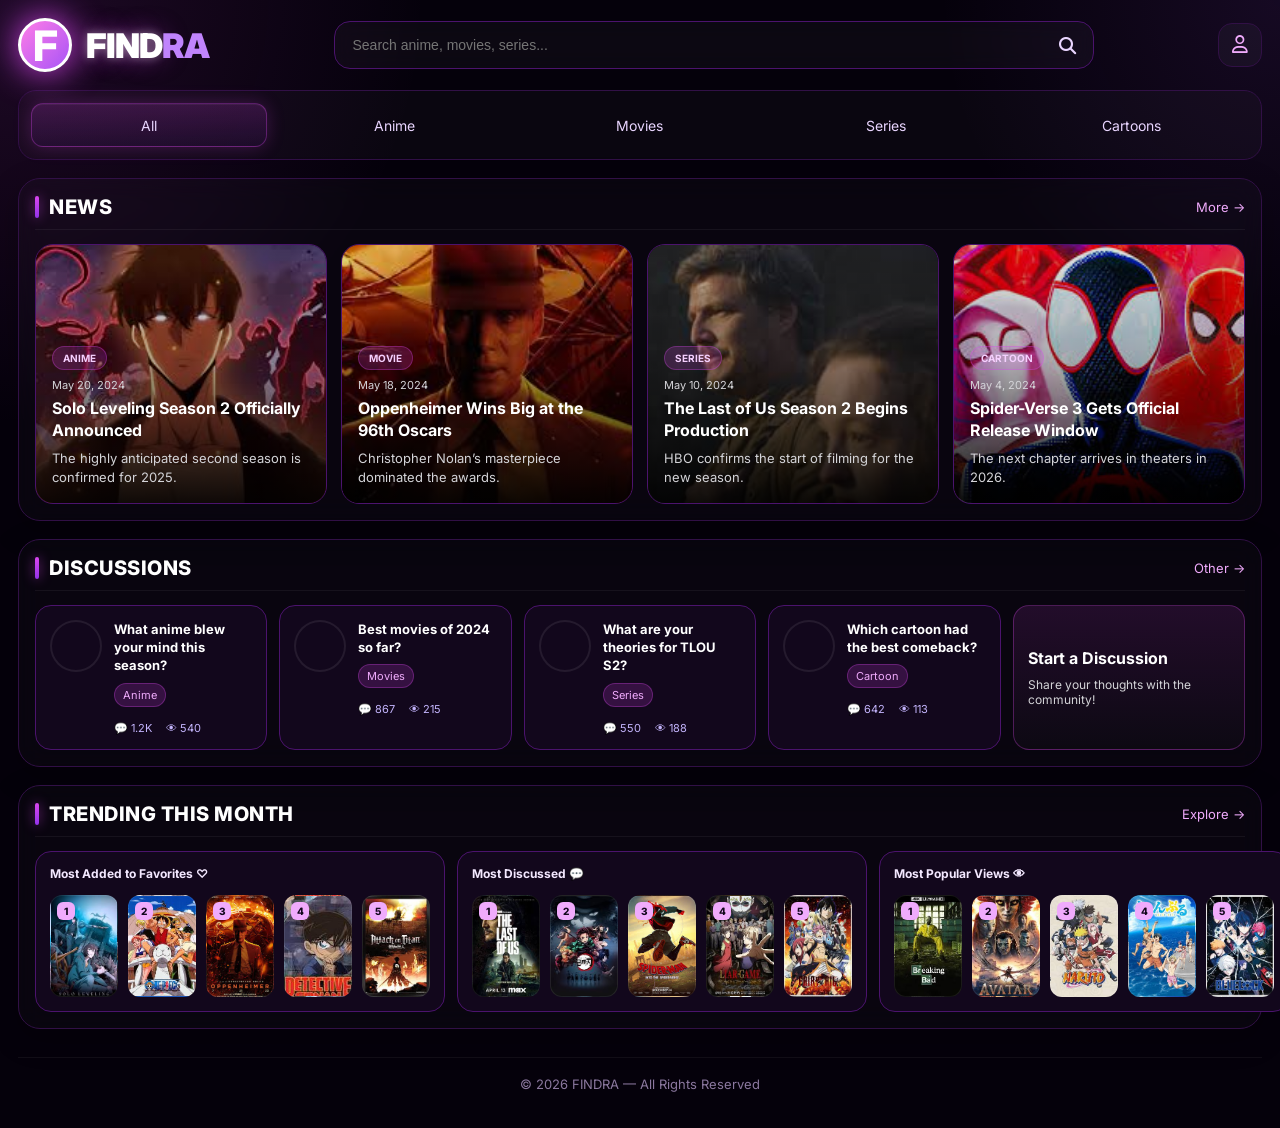
==== commit d42964be: "Update index.html" ====
--- a/index.html
+++ b/index.html
@@ -268,5 +268,6 @@
 <div class="footer">
 © 2026 FINDRA — All Rights Reserved
 </div>
+<script src="index.js"></script>
 </body>
 </html>
